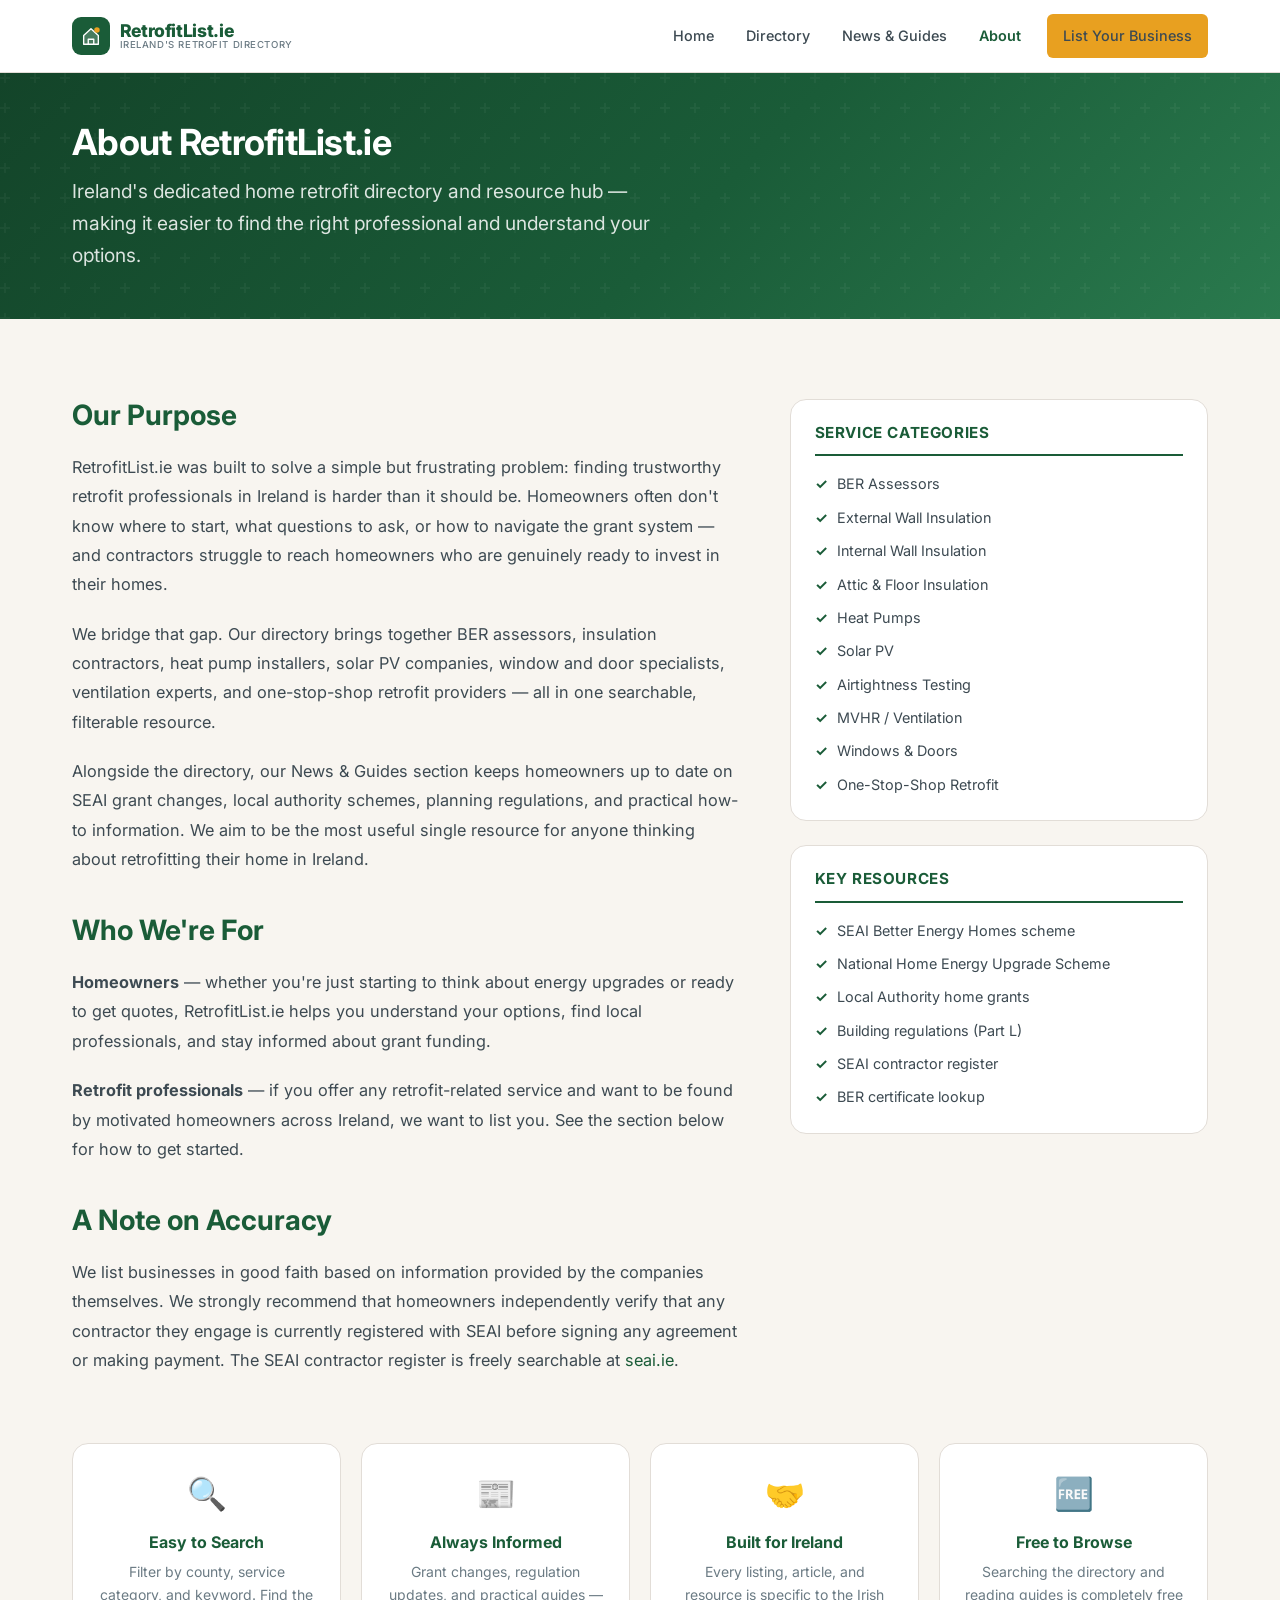
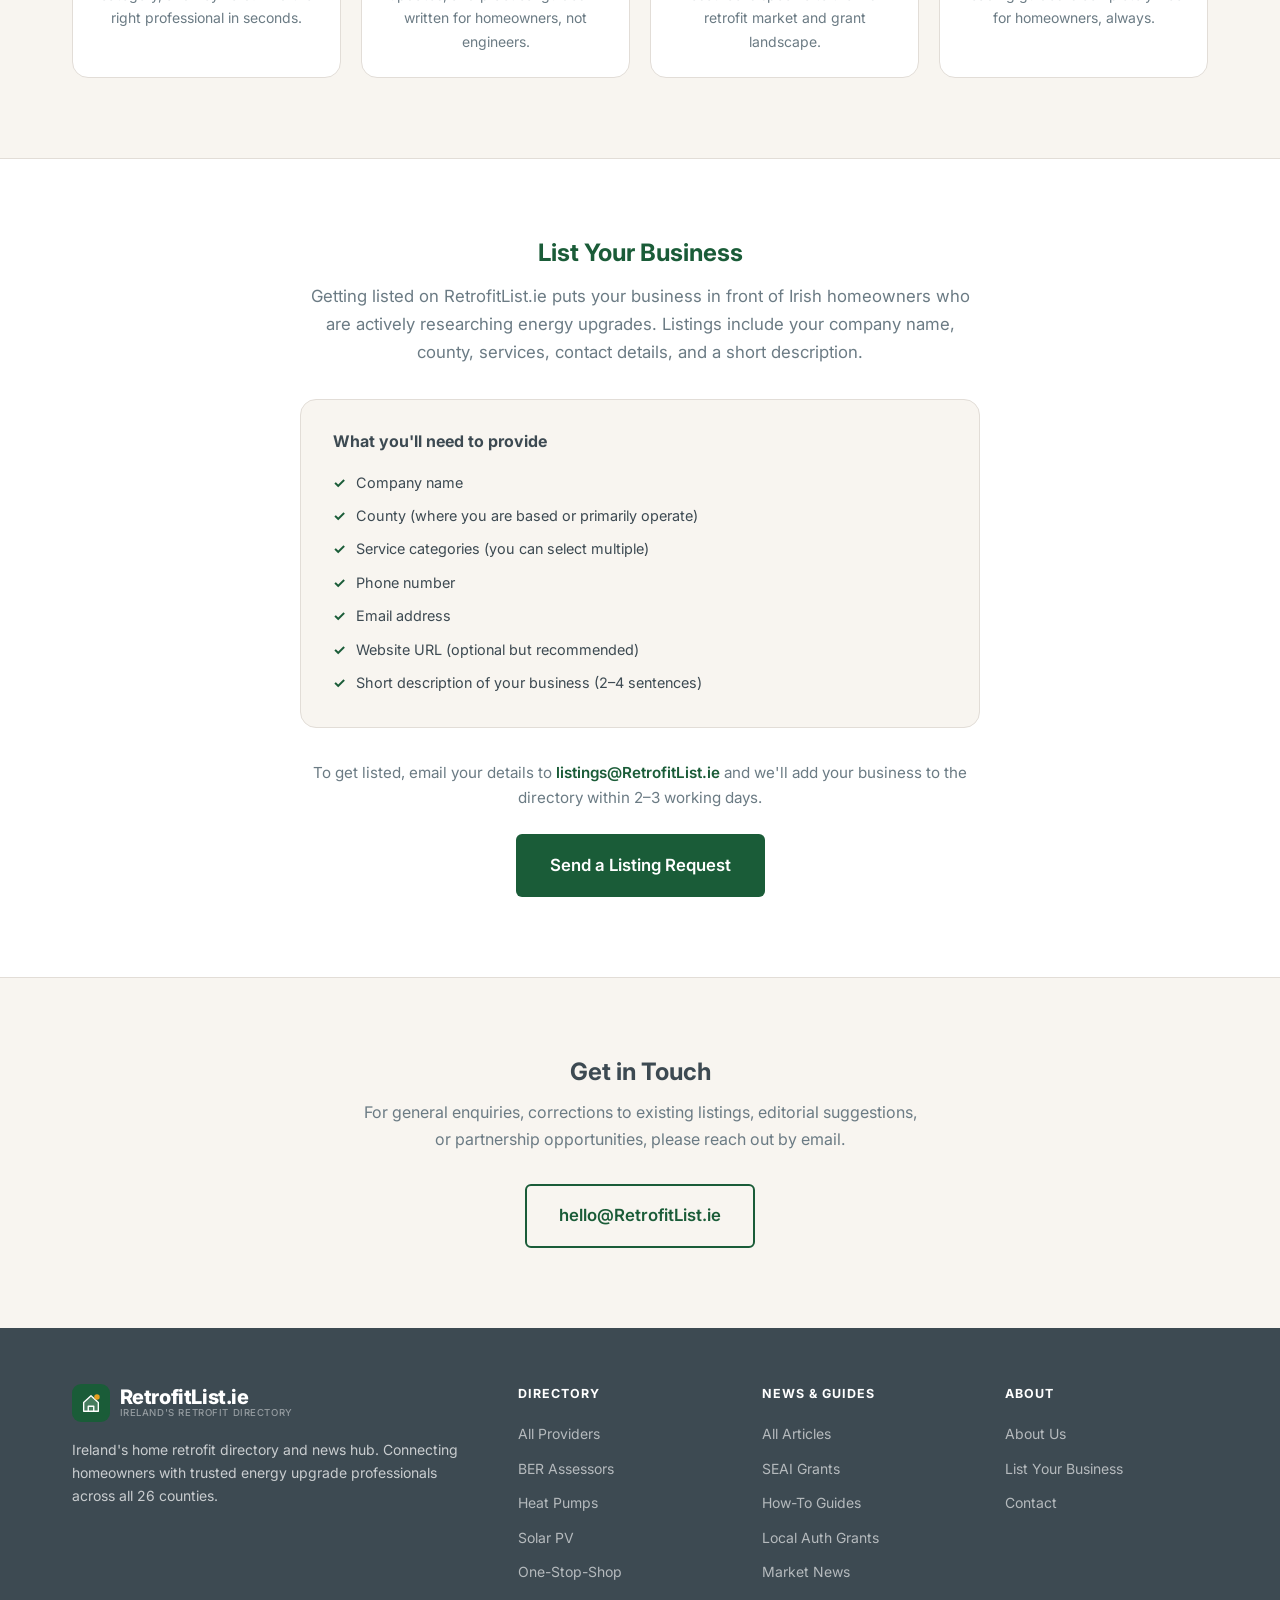
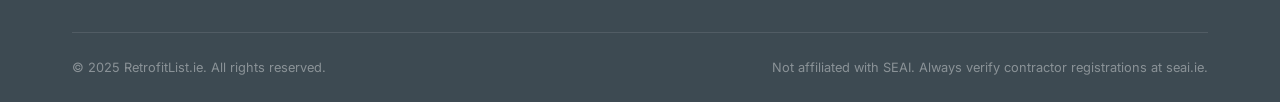
==== about.html @ 5da8fb2f "Initial launch: RetrofitList.ie static site with 1,909 SEAI providers - Full static site (index, dir" ====
﻿<!DOCTYPE html>
<html lang="en-IE">
<head>
  <meta charset="UTF-8">
  <meta name="viewport" content="width=device-width, initial-scale=1.0">
  <title>About Retrofit Ireland | RetrofitList.ie</title>
  <meta name="description" content="About RetrofitList.ie — Ireland's home retrofit directory and resource hub. Find out how to get your business listed or how to use the directory as a homeowner.">
  <link rel="icon" href="data:image/svg+xml,<svg xmlns='http://www.w3.org/2000/svg' viewBox='0 0 100 100'><rect width='100' height='100' rx='18' fill='%231a5c38'/><text y='75' x='50' text-anchor='middle' font-size='62' font-family='sans-serif'>🏠</text></svg>">
  <link rel="preconnect" href="https://fonts.googleapis.com">
  <link rel="preconnect" href="https://fonts.gstatic.com" crossorigin>
  <link href="https://fonts.googleapis.com/css2?family=Inter:wght@400;500;600;700;800&display=swap" rel="stylesheet">
  <link rel="stylesheet" href="css/styles.css">
</head>
<body data-page="about">

  <!-- ===== HEADER ===== -->
  <header class="site-header">
    <div class="container">
      <div class="header-inner">
        <a href="index.html" class="site-logo" aria-label="RetrofitList.ie home">
          <div class="logo-icon" aria-hidden="true">
            <svg width="22" height="22" viewBox="0 0 24 24" fill="none">
              <path d="M4 11.5L12 4l8 7.5V21H4V11.5z" fill="white" fill-opacity="0.2" stroke="white" stroke-width="1.5" stroke-linejoin="round"/>
              <path d="M9 21v-5.5h6V21" stroke="white" stroke-width="1.5" stroke-linecap="round" stroke-linejoin="round"/>
              <circle cx="18.5" cy="5.5" r="3" fill="#e8a020"/>
            </svg>
          </div>
          <div class="logo-text">
            <span class="logo-name">RetrofitList.ie</span>
            <span class="logo-tagline">Ireland's Retrofit Directory</span>
          </div>
        </a>

        <button class="menu-toggle" aria-label="Open navigation" aria-expanded="false">
          <span></span><span></span><span></span>
        </button>

        <nav class="nav-menu" aria-label="Main navigation">
          <a href="index.html">Home</a>
          <a href="directory.html">Directory</a>
          <a href="news.html">News &amp; Guides</a>
          <a href="about.html">About</a>
          <a href="about.html#list-your-business" class="btn btn-amber btn-sm">List Your Business</a>
        </nav>
      </div>
    </div>
  </header>

  <main>

    <!-- ===== HERO ===== -->
    <section class="hero hero-sm">
      <div class="container">
        <div class="hero-content">
          <h1 class="hero-title">About RetrofitList.ie</h1>
          <p class="hero-subtitle">Ireland's dedicated home retrofit directory and resource hub — making it easier to find the right professional and understand your options.</p>
        </div>
      </div>
    </section>

    <!-- ===== ABOUT CONTENT ===== -->
    <section class="section">
      <div class="container">
        <div class="about-grid">

          <div class="about-content">
            <h2>Our Purpose</h2>
            <p>RetrofitList.ie was built to solve a simple but frustrating problem: finding trustworthy retrofit professionals in Ireland is harder than it should be. Homeowners often don't know where to start, what questions to ask, or how to navigate the grant system — and contractors struggle to reach homeowners who are genuinely ready to invest in their homes.</p>
            <p>We bridge that gap. Our directory brings together BER assessors, insulation contractors, heat pump installers, solar PV companies, window and door specialists, ventilation experts, and one-stop-shop retrofit providers — all in one searchable, filterable resource.</p>
            <p>Alongside the directory, our News &amp; Guides section keeps homeowners up to date on SEAI grant changes, local authority schemes, planning regulations, and practical how-to information. We aim to be the most useful single resource for anyone thinking about retrofitting their home in Ireland.</p>

            <h2 style="margin-top: 2.5rem;">Who We're For</h2>
            <p><strong>Homeowners</strong> — whether you're just starting to think about energy upgrades or ready to get quotes, RetrofitList.ie helps you understand your options, find local professionals, and stay informed about grant funding.</p>
            <p><strong>Retrofit professionals</strong> — if you offer any retrofit-related service and want to be found by motivated homeowners across Ireland, we want to list you. See the section below for how to get started.</p>

            <h2 style="margin-top: 2.5rem;">A Note on Accuracy</h2>
            <p>We list businesses in good faith based on information provided by the companies themselves. We strongly recommend that homeowners independently verify that any contractor they engage is currently registered with SEAI before signing any agreement or making payment. The SEAI contractor register is freely searchable at <a href="https://www.seai.ie" target="_blank" rel="noopener">seai.ie</a>.</p>
          </div>

          <div class="about-sidebar">
            <div class="info-card">
              <h3>Service Categories</h3>
              <ul class="info-list">
                <li>BER Assessors</li>
                <li>External Wall Insulation</li>
                <li>Internal Wall Insulation</li>
                <li>Attic &amp; Floor Insulation</li>
                <li>Heat Pumps</li>
                <li>Solar PV</li>
                <li>Airtightness Testing</li>
                <li>MVHR / Ventilation</li>
                <li>Windows &amp; Doors</li>
                <li>One-Stop-Shop Retrofit</li>
              </ul>
            </div>

            <div class="info-card">
              <h3>Key Resources</h3>
              <ul class="info-list">
                <li>SEAI Better Energy Homes scheme</li>
                <li>National Home Energy Upgrade Scheme</li>
                <li>Local Authority home grants</li>
                <li>Building regulations (Part L)</li>
                <li>SEAI contractor register</li>
                <li>BER certificate lookup</li>
              </ul>
            </div>
          </div>

        </div>

        <!-- Values -->
        <div class="about-values">
          <div class="value-card">
            <div class="value-icon">🔍</div>
            <h3>Easy to Search</h3>
            <p>Filter by county, service category, and keyword. Find the right professional in seconds.</p>
          </div>
          <div class="value-card">
            <div class="value-icon">📰</div>
            <h3>Always Informed</h3>
            <p>Grant changes, regulation updates, and practical guides — written for homeowners, not engineers.</p>
          </div>
          <div class="value-card">
            <div class="value-icon">🤝</div>
            <h3>Built for Ireland</h3>
            <p>Every listing, article, and resource is specific to the Irish retrofit market and grant landscape.</p>
          </div>
          <div class="value-card">
            <div class="value-icon">🆓</div>
            <h3>Free to Browse</h3>
            <p>Searching the directory and reading guides is completely free for homeowners, always.</p>
          </div>
        </div>
      </div>
    </section>

    <!-- ===== LIST YOUR BUSINESS ===== -->
    <section class="section" id="list-your-business" style="background: var(--white); border-top: 1px solid var(--border);">
      <div class="container">
        <div style="max-width: 680px; margin: 0 auto; text-align: center;">
          <h2 style="color: var(--green); margin-bottom: 1rem;">List Your Business</h2>
          <p style="font-size: 1.05rem; color: var(--slate-light); margin-bottom: 2rem;">Getting listed on RetrofitList.ie puts your business in front of Irish homeowners who are actively researching energy upgrades. Listings include your company name, county, services, contact details, and a short description.</p>

          <div style="background: var(--offwhite); border: 1px solid var(--border); border-radius: var(--radius-lg); padding: 2rem; text-align: left; margin-bottom: 2rem;">
            <h3 style="margin-bottom: 1.25rem; font-size: 1rem; color: var(--slate);">What you'll need to provide</h3>
            <ul class="info-list">
              <li>Company name</li>
              <li>County (where you are based or primarily operate)</li>
              <li>Service categories (you can select multiple)</li>
              <li>Phone number</li>
              <li>Email address</li>
              <li>Website URL (optional but recommended)</li>
              <li>Short description of your business (2–4 sentences)</li>
            </ul>
          </div>

          <p style="color: var(--slate-light); font-size: 0.95rem; margin-bottom: 1.5rem;">To get listed, email your details to <a href="mailto:listings@RetrofitList.ie" style="color: var(--green); font-weight: 600;">listings@RetrofitList.ie</a> and we'll add your business to the directory within 2–3 working days.</p>

          <a href="mailto:listings@RetrofitList.ie?subject=New%20Listing%20Request%20%E2%80%94%20RetrofitList.ie" class="btn btn-primary btn-lg">Send a Listing Request</a>
        </div>
      </div>
    </section>

    <!-- ===== CONTACT ===== -->
    <section class="section" id="contact" style="border-top: 1px solid var(--border);">
      <div class="container">
        <div style="max-width: 560px; margin: 0 auto; text-align: center;">
          <h2 style="margin-bottom: 0.75rem;">Get in Touch</h2>
          <p style="color: var(--slate-light); margin-bottom: 2rem;">For general enquiries, corrections to existing listings, editorial suggestions, or partnership opportunities, please reach out by email.</p>
          <a href="mailto:hello@RetrofitList.ie" class="btn btn-secondary btn-lg">hello@RetrofitList.ie</a>
        </div>
      </div>
    </section>

  </main>

  <!-- ===== FOOTER ===== -->
  <footer class="site-footer">
    <div class="container">
      <div class="footer-grid">
        <div class="footer-brand">
          <a href="index.html" class="site-logo" aria-label="RetrofitList.ie home">
            <div class="logo-icon" aria-hidden="true">
              <svg width="22" height="22" viewBox="0 0 24 24" fill="none">
                <path d="M4 11.5L12 4l8 7.5V21H4V11.5z" fill="white" fill-opacity="0.2" stroke="white" stroke-width="1.5" stroke-linejoin="round"/>
                <path d="M9 21v-5.5h6V21" stroke="white" stroke-width="1.5" stroke-linecap="round" stroke-linejoin="round"/>
                <circle cx="18.5" cy="5.5" r="3" fill="#e8a020"/>
              </svg>
            </div>
            <div class="logo-text">
              <span class="logo-name">RetrofitList.ie</span>
              <span class="logo-tagline">Ireland's Retrofit Directory</span>
            </div>
          </a>
          <p class="footer-desc">Ireland's home retrofit directory and news hub. Connecting homeowners with trusted energy upgrade professionals across all 26 counties.</p>
        </div>

        <div>
          <p class="footer-heading">Directory</p>
          <ul class="footer-links">
            <li><a href="directory.html">All Providers</a></li>
            <li><a href="directory.html?category=BER+Assessors">BER Assessors</a></li>
            <li><a href="directory.html?category=Heat+Pumps">Heat Pumps</a></li>
            <li><a href="directory.html?category=Solar+PV">Solar PV</a></li>
            <li><a href="directory.html?category=One-Stop-Shop+Retrofit+Contractors">One-Stop-Shop</a></li>
          </ul>
        </div>

        <div>
          <p class="footer-heading">News &amp; Guides</p>
          <ul class="footer-links">
            <li><a href="news.html">All Articles</a></li>
            <li><a href="news.html?category=SEAI+Grants">SEAI Grants</a></li>
            <li><a href="news.html?category=How-To+Guides">How-To Guides</a></li>
            <li><a href="news.html?category=Local+Authority+Grants">Local Auth Grants</a></li>
            <li><a href="news.html?category=Market+News">Market News</a></li>
          </ul>
        </div>

        <div>
          <p class="footer-heading">About</p>
          <ul class="footer-links">
            <li><a href="about.html">About Us</a></li>
            <li><a href="about.html#list-your-business">List Your Business</a></li>
            <li><a href="about.html#contact">Contact</a></li>
          </ul>
        </div>
      </div>

      <div class="footer-bottom">
        <p>&copy; 2025 RetrofitList.ie. All rights reserved.</p>
        <p>Not affiliated with SEAI. Always verify contractor registrations at <a href="https://www.seai.ie" target="_blank" rel="noopener">seai.ie</a>.</p>
      </div>
    </div>
  </footer>

  <script src="js/main.js"></script>
</body>
</html>
---- css/styles.css ----
﻿/* ============================================================
   RetrofitList.ie — Main Stylesheet
   ============================================================ */

/* --- Custom Properties --- */
:root {
  --green:         #1a5c38;
  --green-dark:    #134429;
  --green-light:   #2a7a4e;
  --offwhite:      #f8f5f0;
  --slate:         #3d4a52;
  --slate-light:   #6b7b84;
  --slate-lighter: #9aabb4;
  --amber:         #e8a020;
  --amber-dark:    #c48518;
  --amber-light:   #f5bc5c;
  --white:         #ffffff;
  --border:        #e2ddd7;
  --border-dark:   #c8c2ba;

  --shadow-sm: 0 1px 4px rgba(0,0,0,0.06);
  --shadow:    0 2px 12px rgba(0,0,0,0.08);
  --shadow-md: 0 4px 20px rgba(0,0,0,0.10);
  --shadow-lg: 0 8px 32px rgba(0,0,0,0.14);

  --radius-sm: 6px;
  --radius:    10px;
  --radius-lg: 16px;

  --transition: 0.2s ease;
  --font: 'Inter', -apple-system, BlinkMacSystemFont, 'Segoe UI', sans-serif;
  --container: 1200px;
  --gap: 1.5rem;
}

/* --- Reset & Base --- */
*, *::before, *::after { box-sizing: border-box; margin: 0; padding: 0; }

html { scroll-behavior: smooth; font-size: 16px; }

body {
  font-family: var(--font);
  background: var(--offwhite);
  color: var(--slate);
  line-height: 1.65;
  min-height: 100vh;
  display: flex;
  flex-direction: column;
}

img { max-width: 100%; height: auto; display: block; }

a { color: var(--green); text-decoration: none; transition: color var(--transition); }
a:hover { color: var(--green-light); }

ul, ol { list-style: none; }

button { cursor: pointer; font-family: var(--font); border: none; background: none; }

h1, h2, h3, h4, h5 {
  font-weight: 700;
  line-height: 1.2;
  color: var(--slate);
}

p { margin-bottom: 1rem; }
p:last-child { margin-bottom: 0; }

main { flex: 1; }

/* --- Layout --- */
.container {
  width: 100%;
  max-width: var(--container);
  margin: 0 auto;
  padding: 0 1.25rem;
}

@media (min-width: 768px) { .container { padding: 0 2rem; } }

.section { padding: 4rem 0; }
@media (min-width: 768px) { .section { padding: 5rem 0; } }

.section-header {
  display: flex;
  align-items: center;
  justify-content: space-between;
  margin-bottom: 2.5rem;
  flex-wrap: wrap;
  gap: 1rem;
}

.section-title { font-size: clamp(1.4rem, 3vw, 2rem); }
.section-title span { color: var(--green); }

/* --- Buttons --- */
.btn {
  display: inline-flex;
  align-items: center;
  gap: 0.5rem;
  padding: 0.75rem 1.5rem;
  border-radius: var(--radius-sm);
  font-weight: 600;
  font-size: 0.95rem;
  font-family: var(--font);
  transition: all var(--transition);
  text-decoration: none;
  white-space: nowrap;
  border: 2px solid transparent;
  cursor: pointer;
}

.btn-primary {
  background: var(--green);
  color: var(--white);
}
.btn-primary:hover {
  background: var(--green-dark);
  color: var(--white);
  transform: translateY(-1px);
  box-shadow: var(--shadow-md);
}

.btn-secondary {
  background: transparent;
  color: var(--green);
  border-color: var(--green);
}
.btn-secondary:hover {
  background: var(--green);
  color: var(--white);
  transform: translateY(-1px);
}

.btn-amber {
  background: var(--amber);
  color: var(--white);
}
.btn-amber:hover {
  background: var(--amber-dark);
  color: var(--white);
  transform: translateY(-1px);
  box-shadow: var(--shadow-md);
}

.btn-white {
  background: var(--white);
  color: var(--green);
  border-color: var(--white);
}
.btn-white:hover {
  background: var(--offwhite);
  color: var(--green-dark);
  transform: translateY(-1px);
}

.btn-ghost {
  background: transparent;
  color: var(--white);
  border-color: rgba(255,255,255,0.45);
}
.btn-ghost:hover {
  background: rgba(255,255,255,0.15);
  color: var(--white);
  border-color: rgba(255,255,255,0.7);
}

.btn-sm  { padding: 0.5rem 1rem; font-size: 0.875rem; }
.btn-lg  { padding: 1rem 2rem; font-size: 1.05rem; }

/* --- Header / Navigation --- */
.site-header {
  position: sticky;
  top: 0;
  z-index: 1000;
  background: var(--white);
  border-bottom: 1px solid var(--border);
  transition: box-shadow var(--transition);
}

.site-header.scrolled { box-shadow: var(--shadow-md); }

.header-inner {
  display: flex;
  align-items: center;
  justify-content: space-between;
  height: 4rem;
}

@media (min-width: 768px) { .header-inner { height: 4.5rem; } }

/* Logo */
.site-logo {
  display: flex;
  align-items: center;
  gap: 0.6rem;
  text-decoration: none;
  flex-shrink: 0;
}

.logo-icon {
  width: 38px;
  height: 38px;
  background: var(--green);
  border-radius: 9px;
  display: flex;
  align-items: center;
  justify-content: center;
  flex-shrink: 0;
}

.logo-text {
  display: flex;
  flex-direction: column;
  line-height: 1.1;
}

.logo-name {
  font-size: 1.1rem;
  font-weight: 800;
  color: var(--green);
  letter-spacing: -0.02em;
}

.logo-tagline {
  font-size: 0.6rem;
  color: var(--slate-light);
  font-weight: 500;
  text-transform: uppercase;
  letter-spacing: 0.06em;
}

/* Nav */
.nav-menu {
  display: flex;
  align-items: center;
  gap: 0.25rem;
}

.nav-menu a {
  padding: 0.5rem 0.875rem;
  font-size: 0.9rem;
  font-weight: 500;
  color: var(--slate);
  border-radius: var(--radius-sm);
  transition: all var(--transition);
}

.nav-menu a:hover { background: var(--offwhite); color: var(--green); }
.nav-menu a.active { color: var(--green); font-weight: 600; }
.nav-menu .btn { margin-left: 0.5rem; }

/* Mobile hamburger */
.menu-toggle {
  display: none;
  flex-direction: column;
  gap: 5px;
  width: 36px;
  height: 36px;
  align-items: center;
  justify-content: center;
  background: none;
  border: none;
  cursor: pointer;
  padding: 4px;
  border-radius: var(--radius-sm);
  transition: background var(--transition);
}

.menu-toggle:hover { background: var(--offwhite); }

.menu-toggle span {
  display: block;
  width: 22px;
  height: 2px;
  background: var(--slate);
  border-radius: 2px;
  transition: all 0.3s ease;
  transform-origin: center;
}

.menu-toggle.active span:nth-child(1) { transform: translateY(7px) rotate(45deg); }
.menu-toggle.active span:nth-child(2) { opacity: 0; transform: scaleX(0); }
.menu-toggle.active span:nth-child(3) { transform: translateY(-7px) rotate(-45deg); }

@media (max-width: 767px) {
  .menu-toggle { display: flex; }

  .nav-menu {
    display: none;
    position: absolute;
    top: 100%;
    left: 0;
    right: 0;
    background: var(--white);
    border-bottom: 1px solid var(--border);
    box-shadow: var(--shadow-md);
    flex-direction: column;
    align-items: stretch;
    padding: 1rem 1.25rem;
    gap: 0.25rem;
  }

  .nav-menu.open { display: flex; }

  .nav-menu a { padding: 0.75rem 1rem; font-size: 1rem; }

  .nav-menu .btn { margin-left: 0; margin-top: 0.5rem; justify-content: center; }
}

/* --- Hero --- */
.hero {
  background: linear-gradient(135deg, var(--green-dark) 0%, var(--green) 55%, var(--green-light) 100%);
  color: var(--white);
  padding: 4.5rem 0;
  position: relative;
  overflow: hidden;
}

.hero::before {
  content: '';
  position: absolute;
  inset: 0;
  background-image: url("data:image/svg+xml,%3Csvg width='60' height='60' viewBox='0 0 60 60' xmlns='http://www.w3.org/2000/svg'%3E%3Cg fill='%23ffffff' fill-opacity='0.04'%3E%3Cpath d='M36 34v-4h-2v4h-4v2h4v4h2v-4h4v-2h-4zm0-30V0h-2v4h-4v2h4v4h2V6h4V4h-4zM6 34v-4H4v4H0v2h4v4h2v-4h4v-2H6zM6 4V0H4v4H0v2h4v4h2V6h4V4H6z'/%3E%3C/g%3E%3C/svg%3E");
}

.hero-home { padding: 6rem 0 5rem; }

.hero-content {
  position: relative;
  z-index: 1;
  max-width: 760px;
  margin: 0 auto;
  text-align: center;
}

.hero-badge {
  display: inline-flex;
  align-items: center;
  gap: 0.4rem;
  background: rgba(255,255,255,0.12);
  border: 1px solid rgba(255,255,255,0.25);
  color: var(--white);
  font-size: 0.78rem;
  font-weight: 600;
  padding: 0.35rem 0.9rem;
  border-radius: 100px;
  margin-bottom: 1.5rem;
  text-transform: uppercase;
  letter-spacing: 0.06em;
}

.hero-title {
  color: var(--white);
  font-size: clamp(2rem, 5.5vw, 3.25rem);
  margin-bottom: 1.25rem;
  letter-spacing: -0.02em;
}

.hero-title em {
  font-style: normal;
  color: var(--amber-light);
}

.hero-subtitle {
  font-size: clamp(1rem, 2vw, 1.2rem);
  color: rgba(255,255,255,0.85);
  margin-bottom: 2.5rem;
  max-width: 580px;
  margin-left: auto;
  margin-right: auto;
}

/* Hero search bar */
.hero-search {
  display: flex;
  max-width: 560px;
  margin: 0 auto 2.5rem;
  background: var(--white);
  border-radius: var(--radius);
  overflow: hidden;
  box-shadow: 0 8px 40px rgba(0,0,0,0.25);
}

.hero-search input {
  flex: 1;
  padding: 1rem 1.25rem;
  border: none;
  outline: none;
  font-size: 1rem;
  font-family: var(--font);
  color: var(--slate);
  background: transparent;
  min-width: 0;
}

.hero-search input::placeholder { color: var(--slate-lighter); }

.hero-search button {
  padding: 1rem 1.5rem;
  background: var(--amber);
  color: var(--white);
  border: none;
  font-size: 0.95rem;
  font-weight: 600;
  font-family: var(--font);
  cursor: pointer;
  transition: background var(--transition);
  display: flex;
  align-items: center;
  gap: 0.5rem;
  white-space: nowrap;
  flex-shrink: 0;
}

.hero-search button:hover { background: var(--amber-dark); }

/* Hero stats */
.hero-stats {
  display: flex;
  justify-content: center;
  gap: 2.5rem;
  flex-wrap: wrap;
}

.hero-stat { text-align: center; }

.hero-stat-number {
  display: block;
  font-size: 1.9rem;
  font-weight: 800;
  color: var(--white);
  line-height: 1;
  margin-bottom: 0.25rem;
}

.hero-stat-label {
  font-size: 0.78rem;
  color: rgba(255,255,255,0.75);
  text-transform: uppercase;
  letter-spacing: 0.05em;
}

/* Small hero for inner pages */
.hero-sm { padding: 3rem 0; }

.hero-sm .hero-content {
  text-align: left;
  max-width: none;
}

.hero-sm .hero-title { font-size: clamp(1.5rem, 3.5vw, 2.25rem); margin-bottom: 0.75rem; }
.hero-sm .hero-subtitle { margin-left: 0; margin-right: 0; }

/* --- Stats / Feature Bar --- */
.stats-bar {
  background: var(--green);
  padding: 2rem 0;
}

.stats-grid {
  display: grid;
  grid-template-columns: repeat(2, 1fr);
  gap: 1.5rem;
  text-align: center;
}

@media (min-width: 640px) { .stats-grid { grid-template-columns: repeat(4, 1fr); } }

.stat-number {
  display: block;
  font-size: 2rem;
  font-weight: 800;
  color: var(--amber-light);
  line-height: 1;
}

.stat-label {
  font-size: 0.82rem;
  color: rgba(255,255,255,0.8);
  margin-top: 0.3rem;
}

/* --- Card Grids --- */
.card-grid {
  display: grid;
  grid-template-columns: 1fr;
  gap: var(--gap);
}

@media (min-width: 600px) { .card-grid { grid-template-columns: repeat(2, 1fr); } }
@media (min-width: 900px) { .card-grid { grid-template-columns: repeat(3, 1fr); } }

/* --- Provider Card --- */
.provider-card {
  background: var(--white);
  border: 1px solid var(--border);
  border-radius: var(--radius-lg);
  padding: 1.5rem;
  display: flex;
  flex-direction: column;
  gap: 1rem;
  transition: all var(--transition);
}

.provider-card:hover {
  box-shadow: var(--shadow-lg);
  transform: translateY(-3px);
  border-color: rgba(26,92,56,0.3);
}

.provider-card-header {
  display: flex;
  align-items: flex-start;
  justify-content: space-between;
  gap: 0.75rem;
}

.provider-card-name {
  font-size: 1.05rem;
  font-weight: 700;
  color: var(--slate);
  line-height: 1.3;
  margin: 0;
}

.county-badge {
  display: inline-flex;
  align-items: center;
  gap: 0.3rem;
  background: var(--green);
  color: var(--white);
  font-size: 0.73rem;
  font-weight: 600;
  padding: 0.3rem 0.7rem;
  border-radius: 100px;
  white-space: nowrap;
  flex-shrink: 0;
}

.provider-categories {
  display: flex;
  flex-wrap: wrap;
  gap: 0.4rem;
}

.category-tag {
  display: inline-block;
  background: rgba(232,160,32,0.1);
  color: var(--amber-dark);
  font-size: 0.72rem;
  font-weight: 600;
  padding: 0.25rem 0.6rem;
  border-radius: var(--radius-sm);
  border: 1px solid rgba(232,160,32,0.22);
}

.provider-description {
  font-size: 0.88rem;
  color: var(--slate-light);
  line-height: 1.65;
  flex: 1;
}

.provider-contacts {
  display: flex;
  flex-direction: column;
  gap: 0.4rem;
  padding-top: 0.875rem;
  border-top: 1px solid var(--border);
}

.contact-link {
  display: flex;
  align-items: center;
  gap: 0.5rem;
  font-size: 0.83rem;
  color: var(--slate-light);
  text-decoration: none;
  transition: color var(--transition);
}

.contact-link:hover { color: var(--green); }

.contact-link svg {
  flex-shrink: 0;
  color: var(--green);
}

/* --- Article Card --- */
.article-card {
  background: var(--white);
  border: 1px solid var(--border);
  border-radius: var(--radius-lg);
  overflow: hidden;
  display: flex;
  flex-direction: column;
  transition: all var(--transition);
}

.article-card:hover {
  box-shadow: var(--shadow-lg);
  transform: translateY(-3px);
  border-color: rgba(26,92,56,0.3);
}

.article-card-body {
  padding: 1.5rem;
  display: flex;
  flex-direction: column;
  gap: 0.7rem;
  flex: 1;
}

.article-meta {
  display: flex;
  align-items: center;
  gap: 0.75rem;
  flex-wrap: wrap;
}

.category-pill {
  display: inline-block;
  font-size: 0.7rem;
  font-weight: 700;
  padding: 0.25rem 0.65rem;
  border-radius: 100px;
  text-transform: uppercase;
  letter-spacing: 0.05em;
}

.cat-seai     { background: #e5f3ec; color: #1a5c38; }
.cat-local    { background: #e5edf5; color: #1e4070; }
.cat-howto    { background: #fdf3e3; color: #7a5200; }
.cat-planning { background: #f0e8f7; color: #5a1e8c; }
.cat-market   { background: #fde8e8; color: #7a1e1e; }
.cat-default  { background: #e8eef0; color: var(--slate); }

.article-date {
  font-size: 0.78rem;
  color: var(--slate-lighter);
}

.article-card-title {
  font-size: 1rem;
  font-weight: 700;
  color: var(--slate);
  line-height: 1.35;
  margin: 0;
}

.article-card-summary {
  font-size: 0.875rem;
  color: var(--slate-light);
  line-height: 1.65;
  flex: 1;
  display: -webkit-box;
  -webkit-line-clamp: 3;
  -webkit-box-orient: vertical;
  overflow: hidden;
}

.article-card-footer {
  padding: 1rem 1.5rem;
  border-top: 1px solid var(--border);
  display: flex;
  align-items: center;
  justify-content: space-between;
  gap: 0.5rem;
}

.article-author { font-size: 0.78rem; color: var(--slate-lighter); }

.read-more {
  font-size: 0.83rem;
  font-weight: 600;
  color: var(--green);
  display: flex;
  align-items: center;
  gap: 0.3rem;
  white-space: nowrap;
  transition: gap var(--transition), color var(--transition);
}

.read-more:hover { gap: 0.5rem; color: var(--green-dark); }

/* --- Filter Bar (directory) --- */
.filter-bar {
  background: var(--white);
  border: 1px solid var(--border);
  border-radius: var(--radius-lg);
  padding: 1.25rem;
  margin-bottom: 2rem;
  display: flex;
  flex-direction: column;
  gap: 0.875rem;
}

@media (min-width: 768px) {
  .filter-bar {
    flex-direction: row;
    align-items: center;
    flex-wrap: wrap;
  }
}

.filter-search {
  position: relative;
  flex: 1;
  min-width: 200px;
}

.filter-search input {
  width: 100%;
  padding: 0.7rem 1rem 0.7rem 2.5rem;
  border: 1.5px solid var(--border);
  border-radius: var(--radius-sm);
  font-size: 0.9rem;
  font-family: var(--font);
  color: var(--slate);
  background: var(--offwhite);
  outline: none;
  transition: border-color var(--transition), background var(--transition);
}

.filter-search input:focus {
  border-color: var(--green);
  background: var(--white);
}

.filter-search input::placeholder { color: var(--slate-lighter); }

.filter-search .search-icon {
  position: absolute;
  left: 0.75rem;
  top: 50%;
  transform: translateY(-50%);
  color: var(--slate-lighter);
  pointer-events: none;
}

.filter-select {
  position: relative;
  min-width: 190px;
}

.filter-select select {
  width: 100%;
  padding: 0.7rem 2.25rem 0.7rem 1rem;
  border: 1.5px solid var(--border);
  border-radius: var(--radius-sm);
  font-size: 0.9rem;
  font-family: var(--font);
  color: var(--slate);
  background: var(--offwhite);
  outline: none;
  appearance: none;
  cursor: pointer;
  transition: border-color var(--transition), background var(--transition);
}

.filter-select select:focus {
  border-color: var(--green);
  background: var(--white);
}

.filter-select::after {
  content: '';
  position: absolute;
  right: 0.875rem;
  top: 50%;
  transform: translateY(-50%);
  border-left: 4px solid transparent;
  border-right: 4px solid transparent;
  border-top: 5px solid var(--slate-light);
  pointer-events: none;
}

.filter-meta {
  display: flex;
  align-items: center;
  gap: 0.75rem;
  flex-wrap: wrap;
}

.filter-count {
  font-size: 0.85rem;
  color: var(--slate-lighter);
  white-space: nowrap;
}

.filter-clear {
  font-size: 0.82rem;
  color: var(--slate-light);
  background: none;
  border: 1px solid var(--border);
  cursor: pointer;
  padding: 0.35rem 0.75rem;
  border-radius: var(--radius-sm);
  transition: all var(--transition);
  display: none;
}

.filter-clear.visible { display: block; }
.filter-clear:hover { color: var(--green); border-color: var(--green); background: rgba(26,92,56,0.04); }

/* --- Category Pills Filter (news) --- */
.category-filter {
  display: flex;
  flex-wrap: wrap;
  gap: 0.5rem;
  margin-bottom: 2rem;
}

.cat-filter-btn {
  padding: 0.5rem 1.1rem;
  border: 1.5px solid var(--border);
  border-radius: 100px;
  font-size: 0.85rem;
  font-weight: 500;
  color: var(--slate);
  background: var(--white);
  cursor: pointer;
  transition: all var(--transition);
  font-family: var(--font);
}

.cat-filter-btn:hover { border-color: var(--green); color: var(--green); }
.cat-filter-btn.active { background: var(--green); border-color: var(--green); color: var(--white); }

/* --- Empty / Loading States --- */
.empty-state {
  text-align: center;
  padding: 4rem 2rem;
  color: var(--slate-light);
}

.empty-state-icon { font-size: 2.5rem; margin-bottom: 1rem; opacity: 0.5; }
.empty-state h3 { font-size: 1.15rem; color: var(--slate); margin-bottom: 0.5rem; }
.empty-state p { font-size: 0.9rem; max-width: 420px; margin: 0 auto; }

.loading-state { text-align: center; padding: 4rem 2rem; }

.loading-spinner {
  width: 40px;
  height: 40px;
  border: 3px solid var(--border);
  border-top-color: var(--green);
  border-radius: 50%;
  animation: spin 0.75s linear infinite;
  margin: 0 auto 1rem;
}

@keyframes spin { to { transform: rotate(360deg); } }

/* --- CTA Banner --- */
.cta-banner {
  background: linear-gradient(135deg, var(--slate) 0%, #2a3540 100%);
  color: var(--white);
  padding: 4.5rem 0;
  text-align: center;
}

.cta-banner h2 { color: var(--white); margin-bottom: 0.875rem; }

.cta-banner p {
  color: rgba(255,255,255,0.8);
  font-size: 1.05rem;
  max-width: 540px;
  margin: 0 auto 2rem;
}

.cta-buttons {
  display: flex;
  justify-content: center;
  gap: 1rem;
  flex-wrap: wrap;
}

/* --- Article Detail --- */
.article-wrapper {
  padding: 3rem 0 5rem;
}

.article-detail {
  max-width: 760px;
  margin: 0 auto;
}

.article-back {
  display: inline-flex;
  align-items: center;
  gap: 0.4rem;
  color: var(--slate-light);
  font-size: 0.88rem;
  font-weight: 500;
  margin-bottom: 2rem;
  transition: color var(--transition);
}

.article-back:hover { color: var(--green); }

.article-detail-header { margin-bottom: 2rem; }

.article-detail-title {
  font-size: clamp(1.5rem, 4vw, 2.25rem);
  color: var(--slate);
  margin: 1rem 0 1.25rem;
  line-height: 1.25;
}

.article-detail-meta {
  display: flex;
  align-items: center;
  gap: 1.25rem;
  flex-wrap: wrap;
  color: var(--slate-lighter);
  font-size: 0.875rem;
}

.article-detail-meta span {
  display: flex;
  align-items: center;
  gap: 0.35rem;
}

.article-divider {
  border: none;
  border-top: 1px solid var(--border);
  margin: 2rem 0;
}

.article-body { font-size: 1.05rem; line-height: 1.85; color: var(--slate); }
.article-body p { margin-bottom: 1.5rem; }
.article-body p:last-child { margin-bottom: 0; }

/* --- About Page --- */
.about-grid {
  display: grid;
  grid-template-columns: 1fr;
  gap: 3rem;
}

@media (min-width: 768px) {
  .about-grid { grid-template-columns: 1.6fr 1fr; align-items: start; }
}

.about-content h2 { margin-bottom: 1.25rem; color: var(--green); font-size: clamp(1.3rem, 2.5vw, 1.75rem); }
.about-content p { font-size: 1.02rem; line-height: 1.8; margin-bottom: 1.25rem; }

.about-sidebar { display: flex; flex-direction: column; gap: 1.5rem; }

.info-card {
  background: var(--white);
  border: 1px solid var(--border);
  border-radius: var(--radius-lg);
  padding: 1.5rem;
}

.info-card h3 {
  font-size: 0.95rem;
  margin-bottom: 1rem;
  padding-bottom: 0.75rem;
  border-bottom: 2px solid var(--green);
  color: var(--green);
  text-transform: uppercase;
  letter-spacing: 0.04em;
}

.info-list { display: flex; flex-direction: column; gap: 0.6rem; }

.info-list li {
  display: flex;
  align-items: flex-start;
  gap: 0.6rem;
  font-size: 0.9rem;
  color: var(--slate);
}

.info-list li::before {
  content: '✓';
  color: var(--green);
  font-weight: 700;
  flex-shrink: 0;
}

.about-values {
  display: grid;
  grid-template-columns: repeat(auto-fit, minmax(200px, 1fr));
  gap: 1.25rem;
  margin-top: 3rem;
}

.value-card {
  background: var(--white);
  border: 1px solid var(--border);
  border-radius: var(--radius-lg);
  padding: 1.5rem;
  text-align: center;
}

.value-icon {
  font-size: 2rem;
  margin-bottom: 0.75rem;
}

.value-card h3 { font-size: 1rem; margin-bottom: 0.5rem; color: var(--green); }
.value-card p { font-size: 0.875rem; color: var(--slate-light); margin: 0; }

/* --- Footer --- */
.site-footer {
  background: var(--slate);
  color: rgba(255,255,255,0.72);
  padding: 3.5rem 0 1.5rem;
  margin-top: auto;
}

.footer-grid {
  display: grid;
  grid-template-columns: 1fr;
  gap: 2.5rem;
  margin-bottom: 3rem;
}

@media (min-width: 640px)  { .footer-grid { grid-template-columns: repeat(2, 1fr); } }
@media (min-width: 1024px) { .footer-grid { grid-template-columns: 2fr 1fr 1fr 1fr; } }

.footer-brand .logo-name { color: var(--white); font-size: 1.25rem; }
.footer-brand .logo-tagline { color: rgba(255,255,255,0.45); }

.footer-desc { font-size: 0.875rem; margin-top: 1rem; line-height: 1.65; }

.footer-heading {
  font-size: 0.78rem;
  font-weight: 700;
  text-transform: uppercase;
  letter-spacing: 0.08em;
  color: var(--white);
  margin-bottom: 1rem;
}

.footer-links { display: flex; flex-direction: column; gap: 0.5rem; }

.footer-links a {
  color: rgba(255,255,255,0.62);
  font-size: 0.875rem;
  transition: color var(--transition);
}

.footer-links a:hover { color: var(--amber-light); }

.footer-bottom {
  border-top: 1px solid rgba(255,255,255,0.1);
  padding-top: 1.5rem;
  display: flex;
  align-items: center;
  justify-content: space-between;
  flex-wrap: wrap;
  gap: 0.75rem;
}

.footer-bottom p, .footer-bottom a {
  font-size: 0.8rem;
  color: rgba(255,255,255,0.4);
  margin: 0;
}

.footer-bottom a:hover { color: var(--amber-light); }

/* --- Animations --- */
@keyframes fadeInUp {
  from { opacity: 0; transform: translateY(18px); }
  to   { opacity: 1; transform: translateY(0); }
}

.fade-in-up { animation: fadeInUp 0.4s ease forwards; }

/* --- Utilities --- */
.text-center { text-align: center; }
.text-green  { color: var(--green); }
.text-amber  { color: var(--amber); }
.text-light  { color: var(--slate-light); }
.mt-1  { margin-top: 0.5rem; }
.mt-2  { margin-top: 1rem; }
.mt-4  { margin-top: 2rem; }
.mb-0  { margin-bottom: 0; }

.sr-only {
  position: absolute;
  width: 1px; height: 1px;
  padding: 0; margin: -1px;
  overflow: hidden;
  clip: rect(0,0,0,0);
  white-space: nowrap;
  border: 0;
}
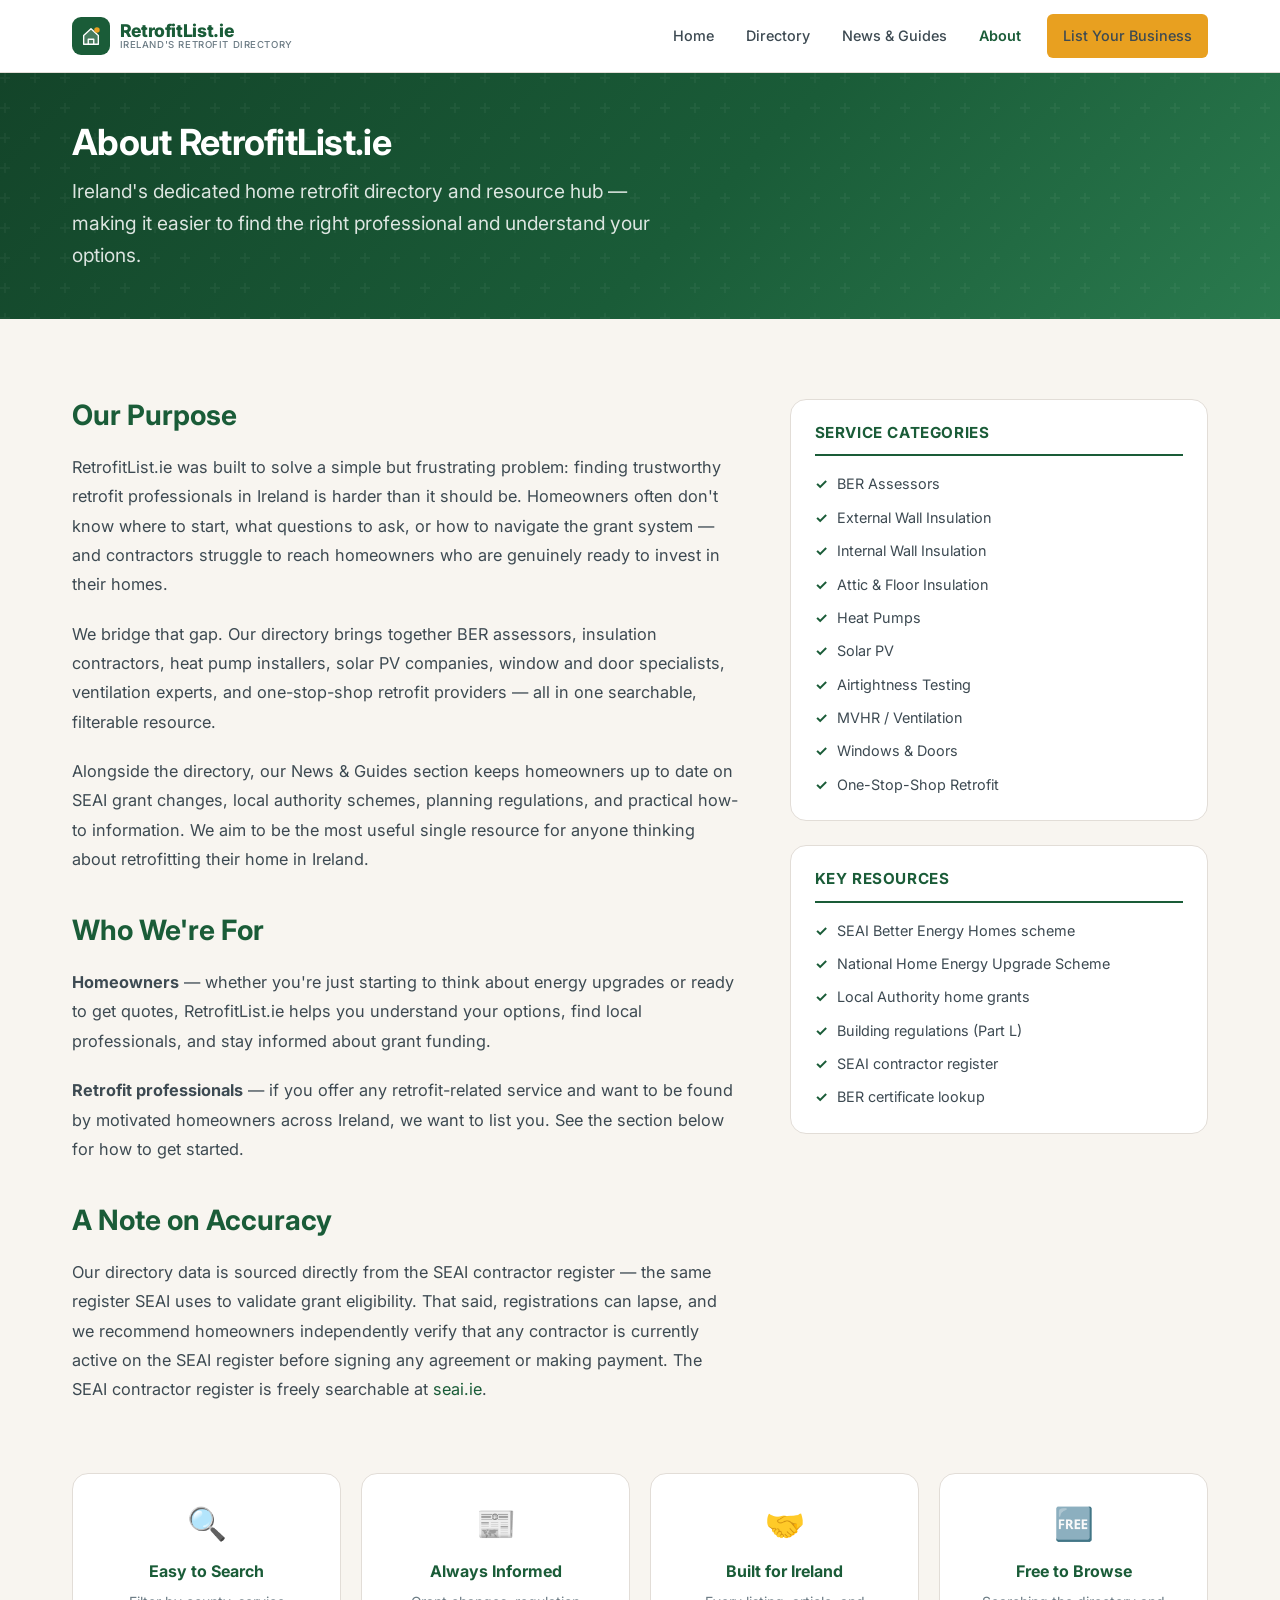
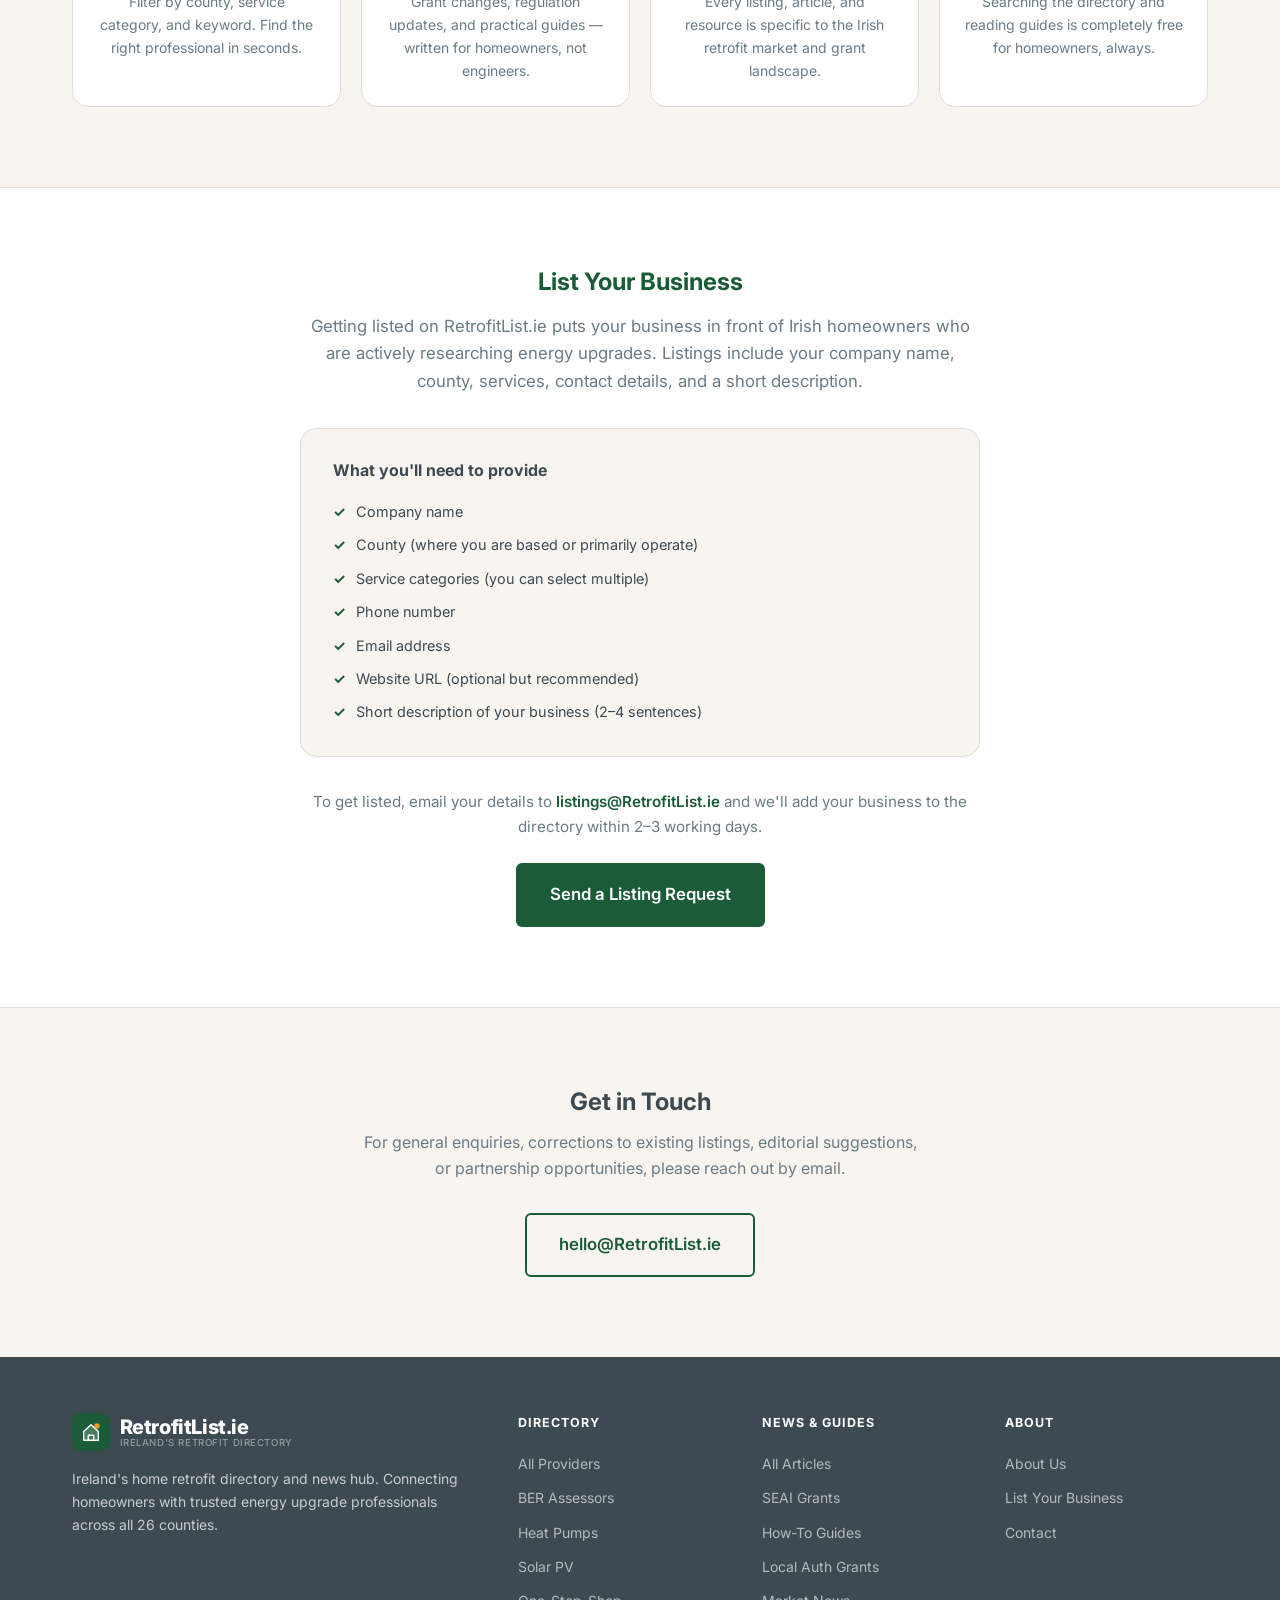
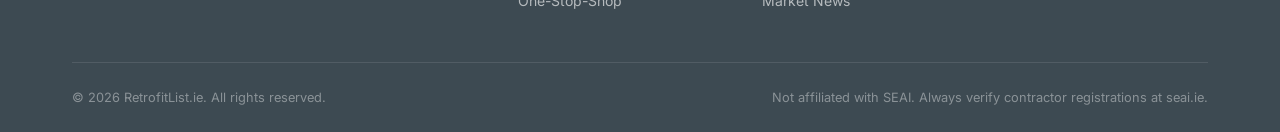
==== commit 9b3383cb: "Grey out 5 unscraped categories, fix copyright year, update accuracy note - BER Assessors, Solar PV," ====
--- a/about.html
+++ b/about.html
@@ -2,6 +2,7 @@
 <html lang="en-IE">
 <head>
   <meta charset="UTF-8">
+  <meta name="robots" content="noindex, nofollow">
   <meta name="viewport" content="width=device-width, initial-scale=1.0">
   <title>About Retrofit Ireland | RetrofitList.ie</title>
   <meta name="description" content="About RetrofitList.ie — Ireland's home retrofit directory and resource hub. Find out how to get your business listed or how to use the directory as a homeowner.">
@@ -74,7 +75,7 @@
             <p><strong>Retrofit professionals</strong> — if you offer any retrofit-related service and want to be found by motivated homeowners across Ireland, we want to list you. See the section below for how to get started.</p>
 
             <h2 style="margin-top: 2.5rem;">A Note on Accuracy</h2>
-            <p>We list businesses in good faith based on information provided by the companies themselves. We strongly recommend that homeowners independently verify that any contractor they engage is currently registered with SEAI before signing any agreement or making payment. The SEAI contractor register is freely searchable at <a href="https://www.seai.ie" target="_blank" rel="noopener">seai.ie</a>.</p>
+            <p>Our directory data is sourced directly from the SEAI contractor register — the same register SEAI uses to validate grant eligibility. That said, registrations can lapse, and we recommend homeowners independently verify that any contractor is currently active on the SEAI register before signing any agreement or making payment. The SEAI contractor register is freely searchable at <a href="https://www.seai.ie" target="_blank" rel="noopener">seai.ie</a>.</p>
           </div>
 
           <div class="about-sidebar">
@@ -229,7 +230,7 @@
       </div>
 
       <div class="footer-bottom">
-        <p>&copy; 2025 RetrofitList.ie. All rights reserved.</p>
+        <p>&copy; 2026 RetrofitList.ie. All rights reserved.</p>
         <p>Not affiliated with SEAI. Always verify contractor registrations at <a href="https://www.seai.ie" target="_blank" rel="noopener">seai.ie</a>.</p>
       </div>
     </div>
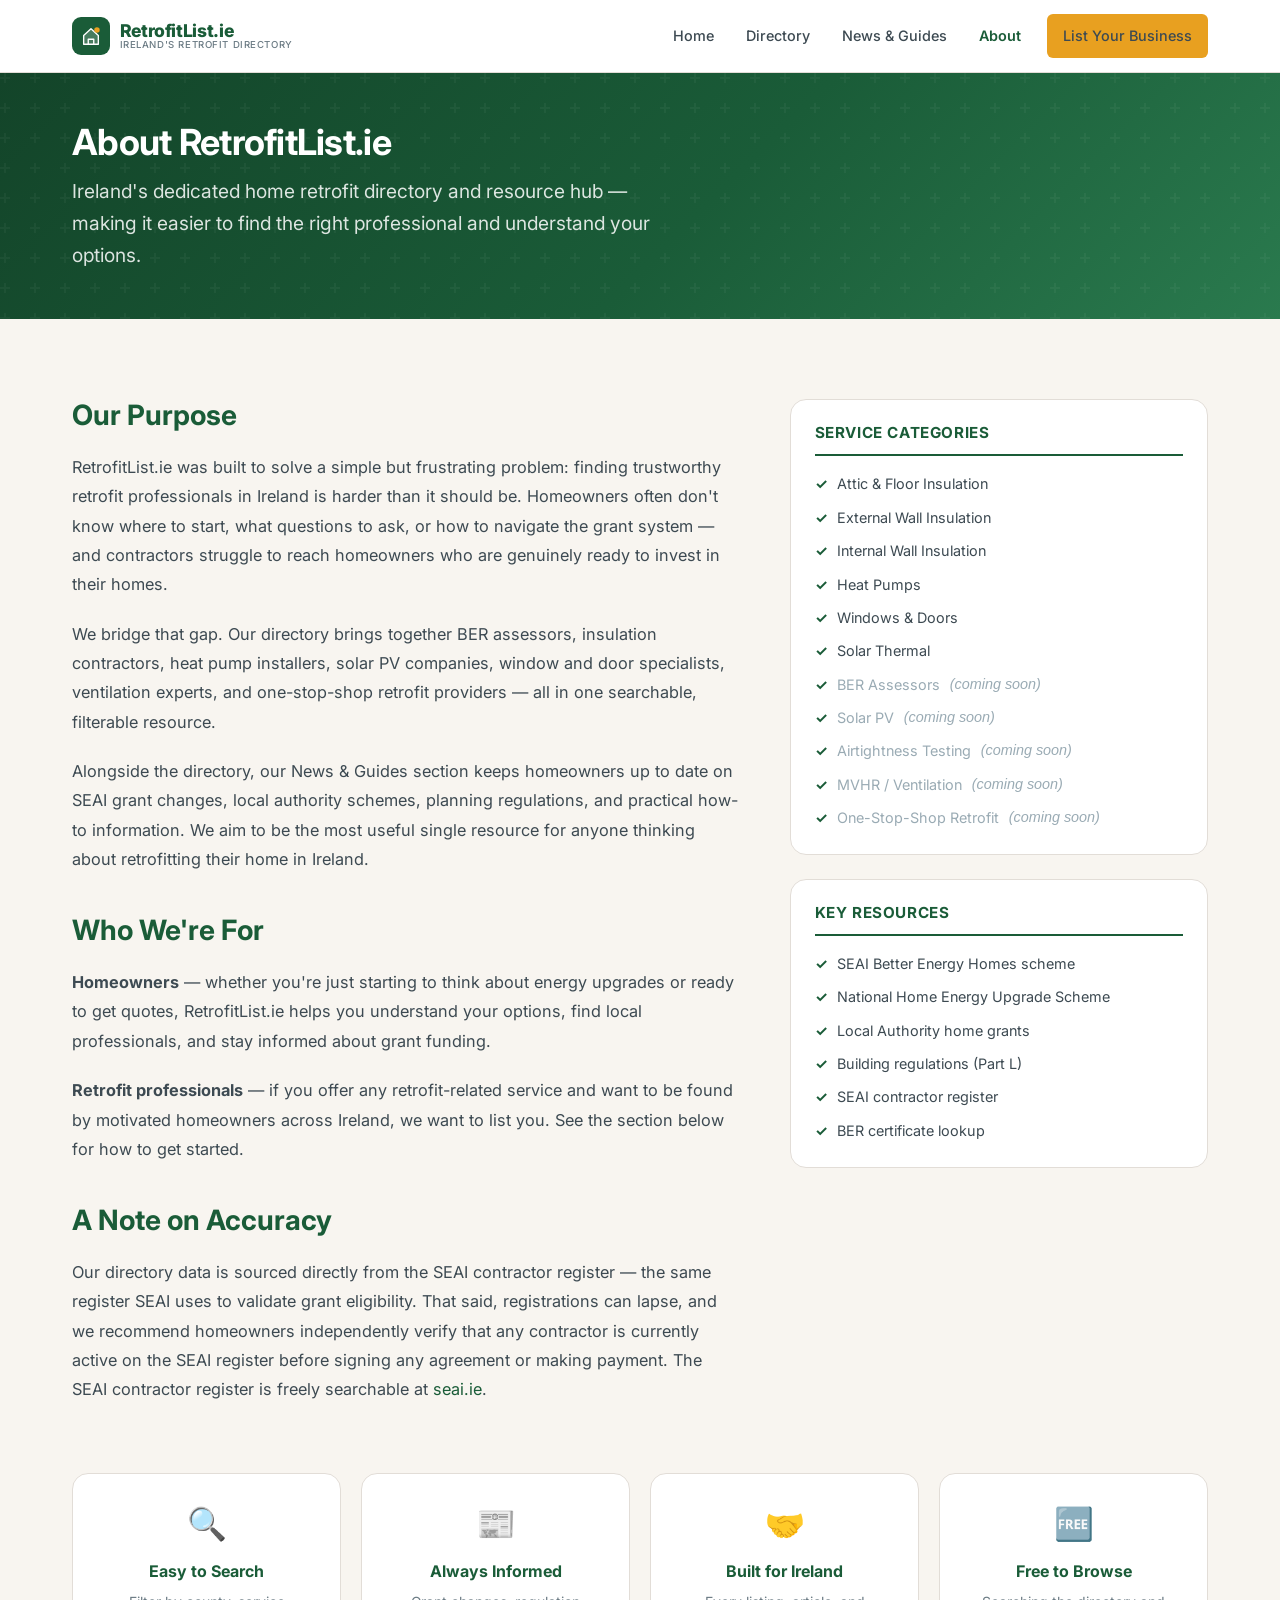
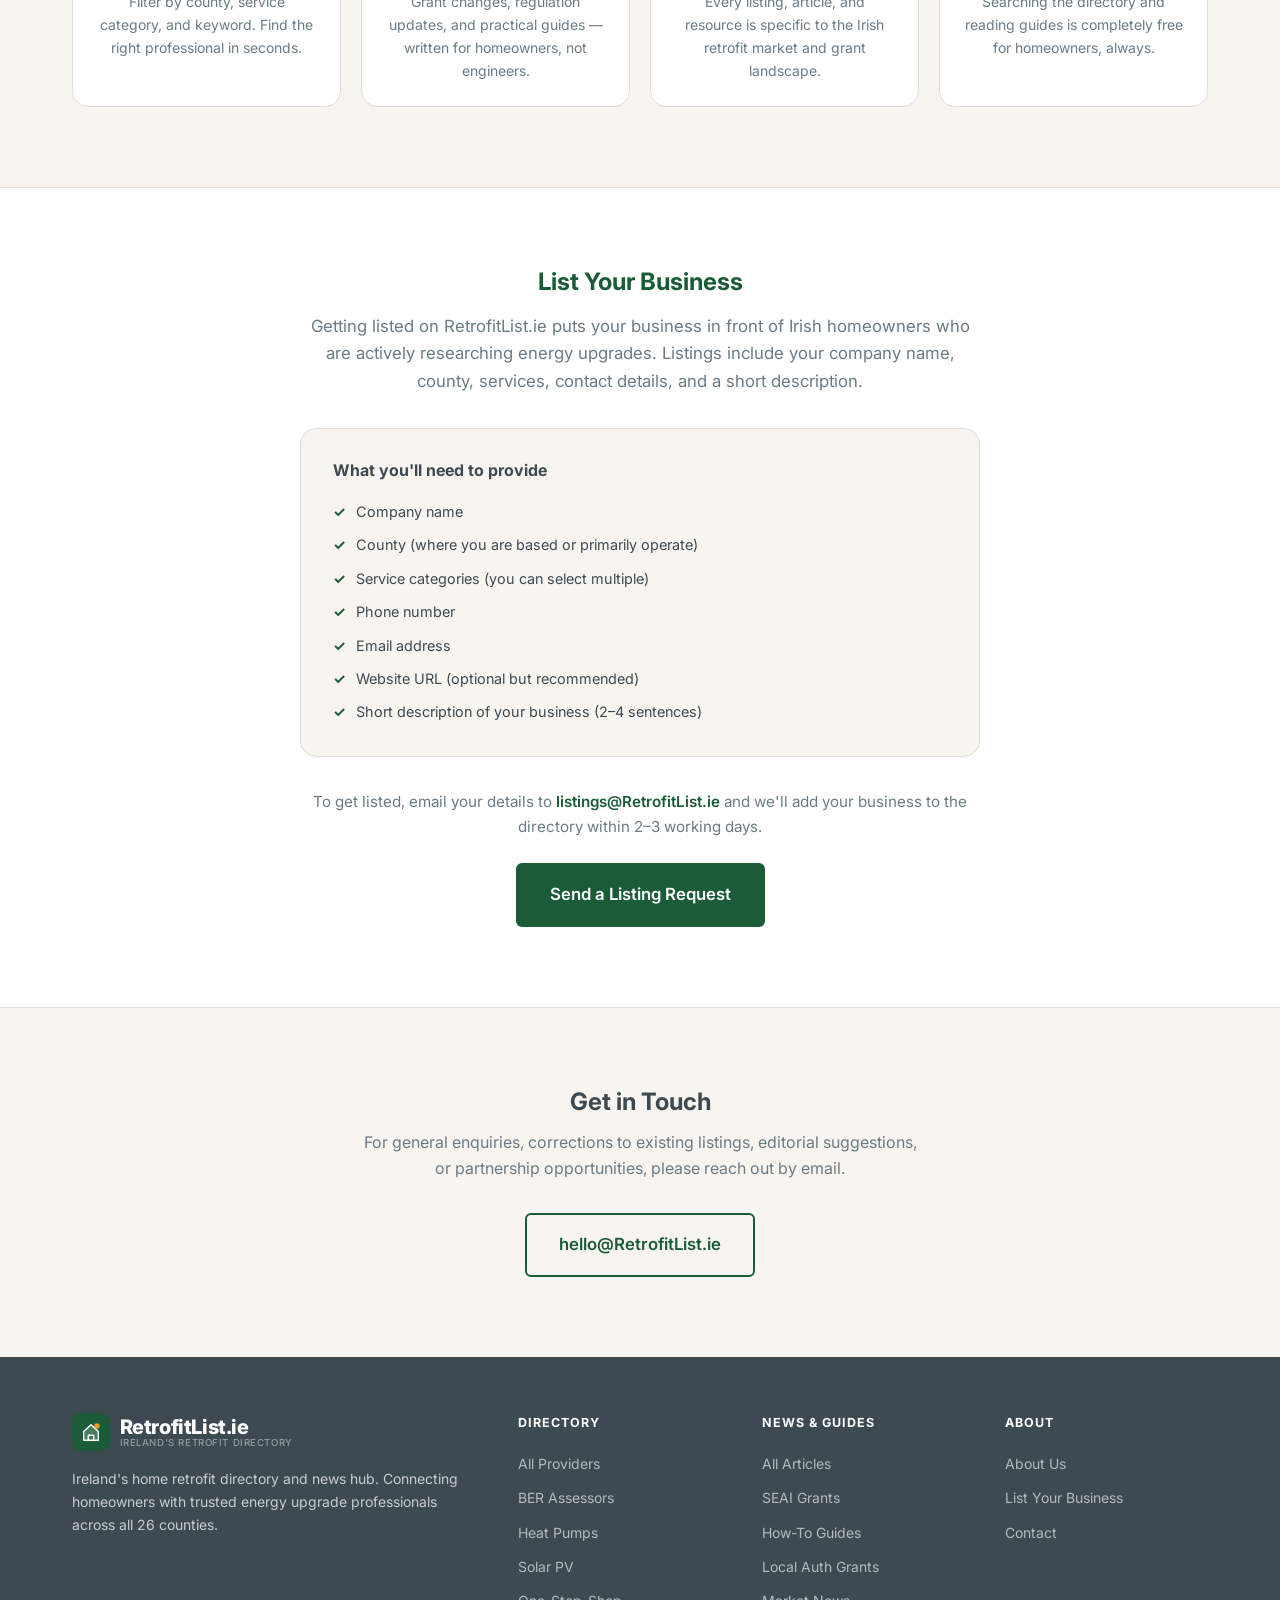
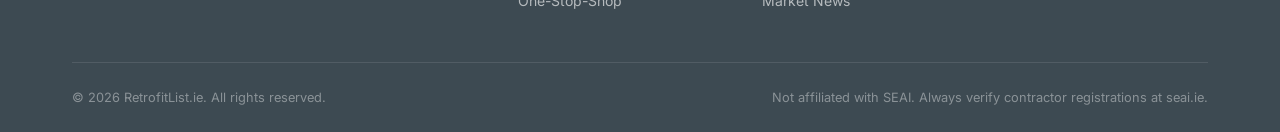
==== commit 342804b9: "Add Solar Thermal category (223 contractors); update category tiles - Scraped Solar Thermal from SEA" ====
--- a/about.html
+++ b/about.html
@@ -82,16 +82,17 @@
             <div class="info-card">
               <h3>Service Categories</h3>
               <ul class="info-list">
-                <li>BER Assessors</li>
+                <li>Attic &amp; Floor Insulation</li>
                 <li>External Wall Insulation</li>
                 <li>Internal Wall Insulation</li>
-                <li>Attic &amp; Floor Insulation</li>
                 <li>Heat Pumps</li>
-                <li>Solar PV</li>
-                <li>Airtightness Testing</li>
-                <li>MVHR / Ventilation</li>
                 <li>Windows &amp; Doors</li>
-                <li>One-Stop-Shop Retrofit</li>
+                <li>Solar Thermal</li>
+                <li style="color: var(--slate-lighter);">BER Assessors <em>(coming soon)</em></li>
+                <li style="color: var(--slate-lighter);">Solar PV <em>(coming soon)</em></li>
+                <li style="color: var(--slate-lighter);">Airtightness Testing <em>(coming soon)</em></li>
+                <li style="color: var(--slate-lighter);">MVHR / Ventilation <em>(coming soon)</em></li>
+                <li style="color: var(--slate-lighter);">One-Stop-Shop Retrofit <em>(coming soon)</em></li>
               </ul>
             </div>
 
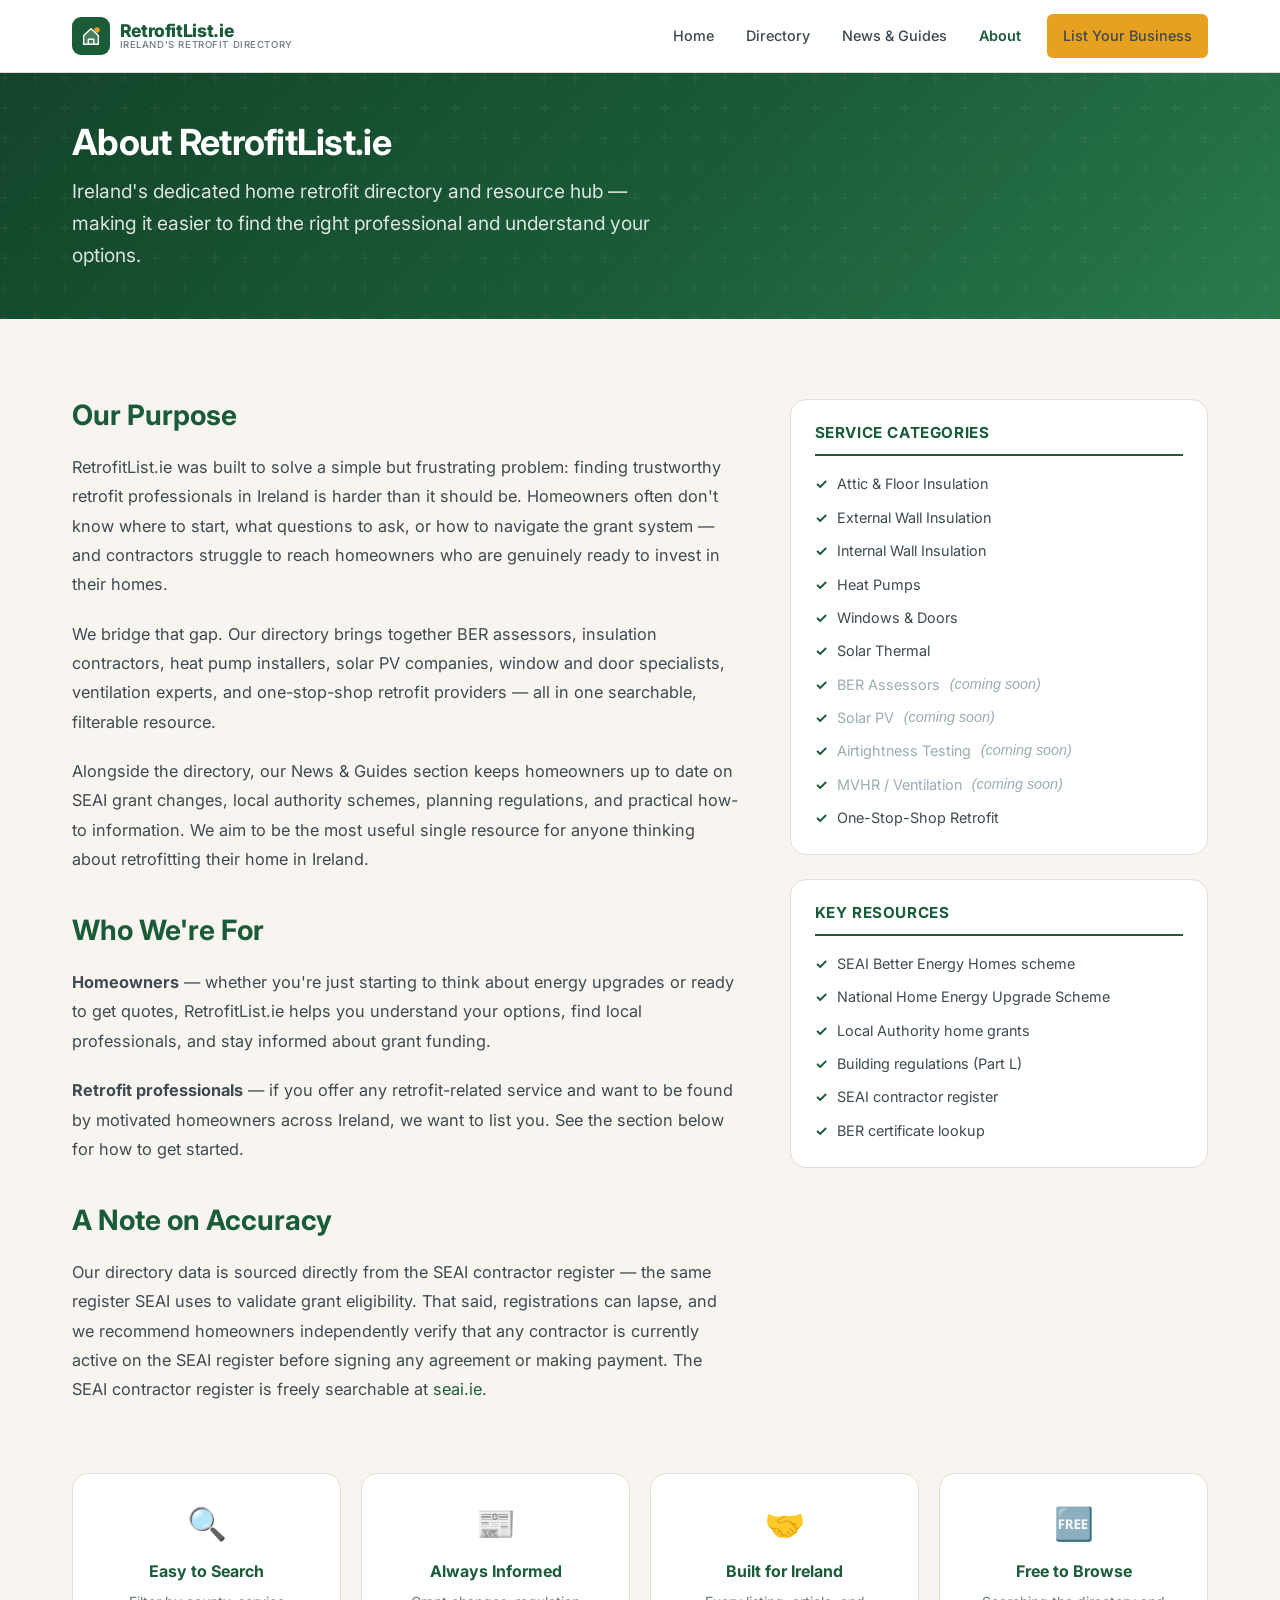
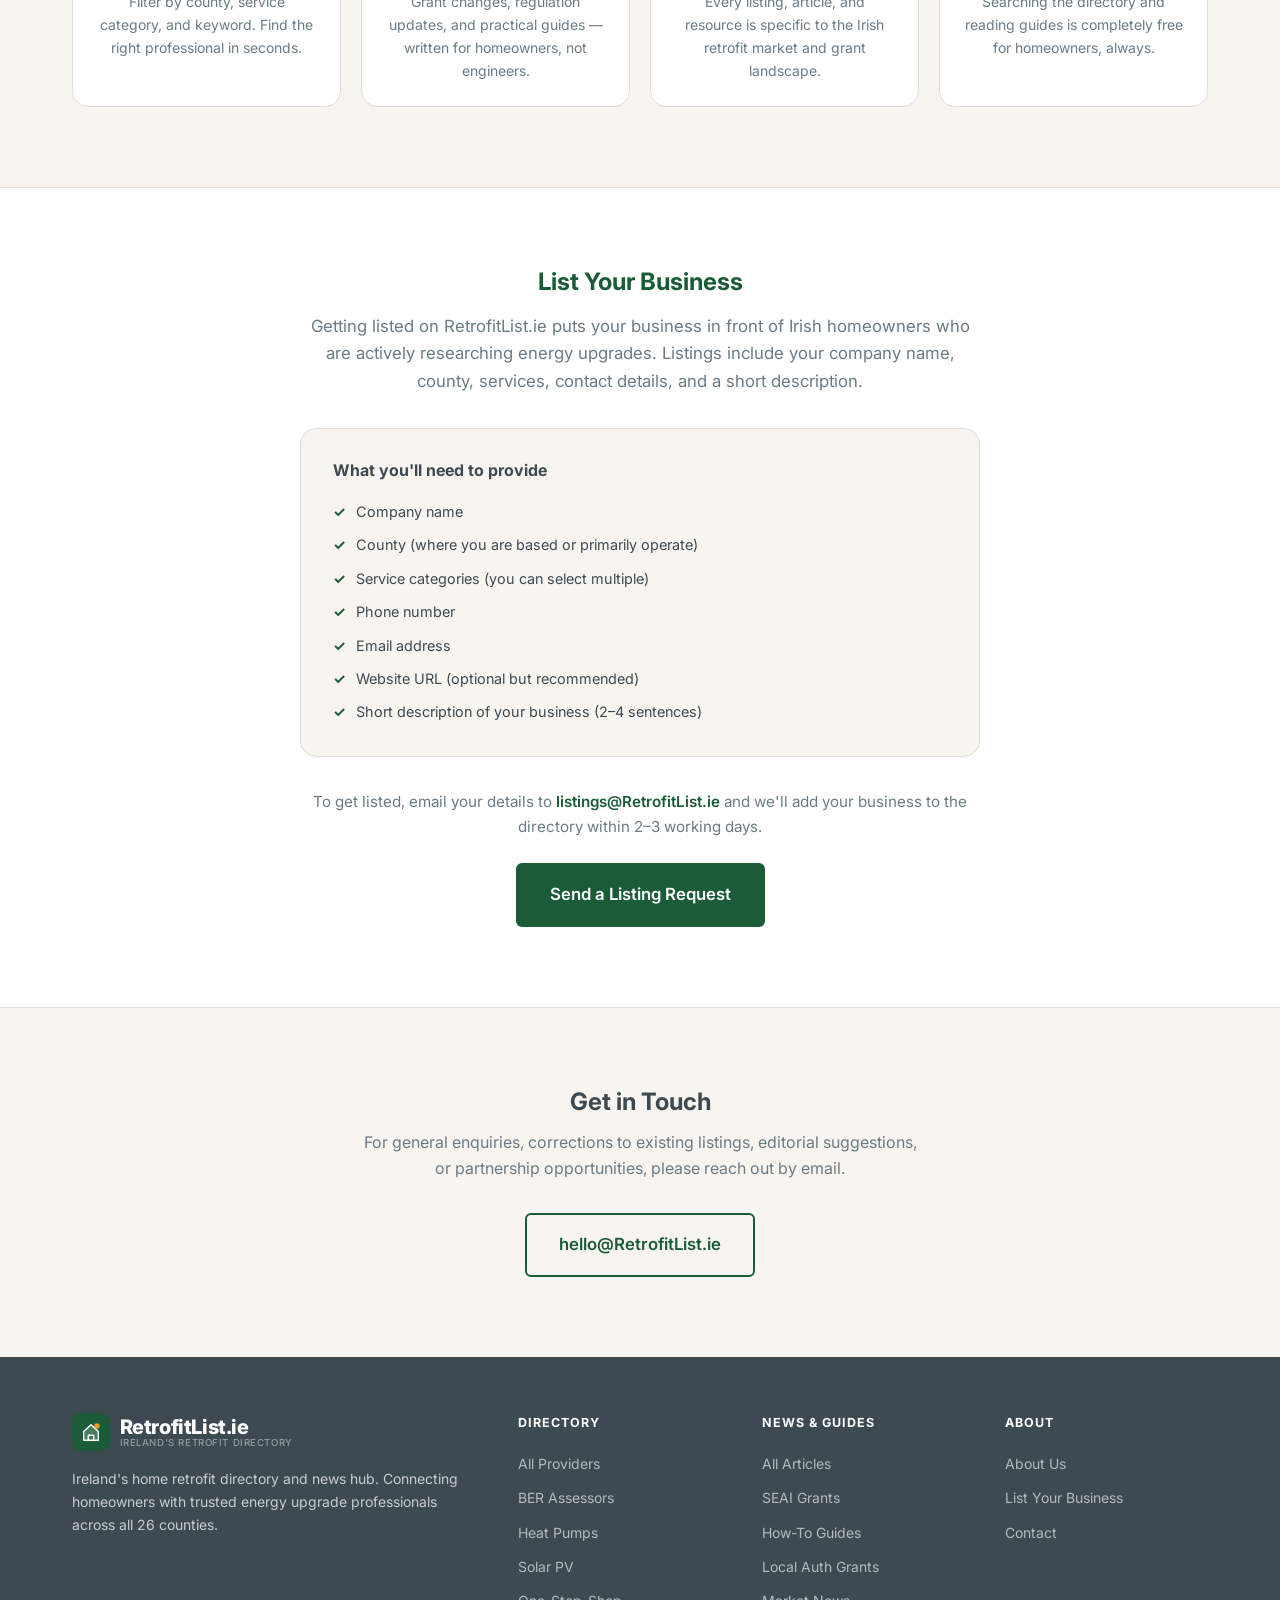
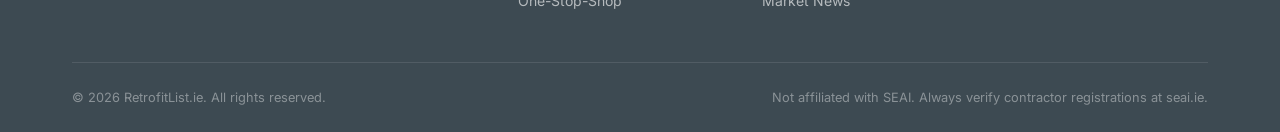
==== commit 9d2d0a19: "Add 32 SEAI-approved One-Stop-Shop providers; unlock OSS category tile - 29 new OSS providers added," ====
--- a/about.html
+++ b/about.html
@@ -92,7 +92,7 @@
                 <li style="color: var(--slate-lighter);">Solar PV <em>(coming soon)</em></li>
                 <li style="color: var(--slate-lighter);">Airtightness Testing <em>(coming soon)</em></li>
                 <li style="color: var(--slate-lighter);">MVHR / Ventilation <em>(coming soon)</em></li>
-                <li style="color: var(--slate-lighter);">One-Stop-Shop Retrofit <em>(coming soon)</em></li>
+                <li>One-Stop-Shop Retrofit</li>
               </ul>
             </div>
 
